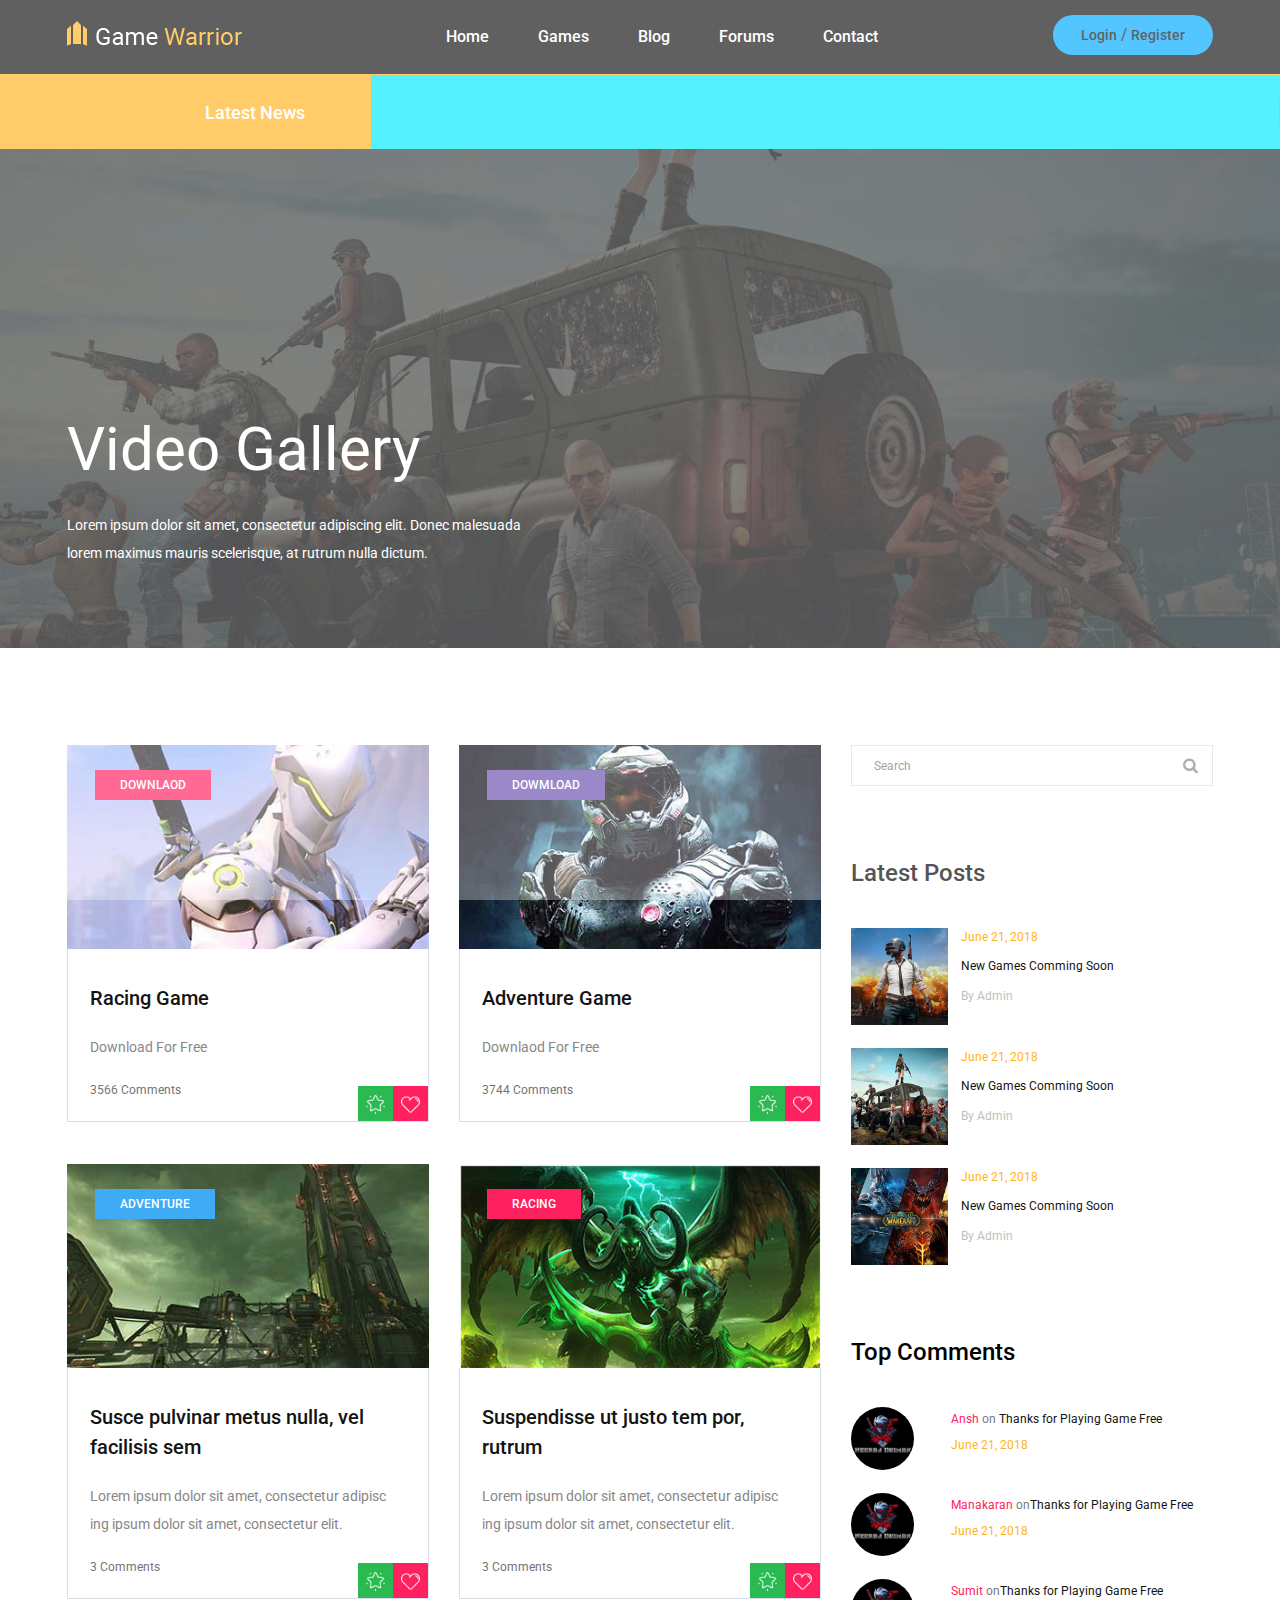
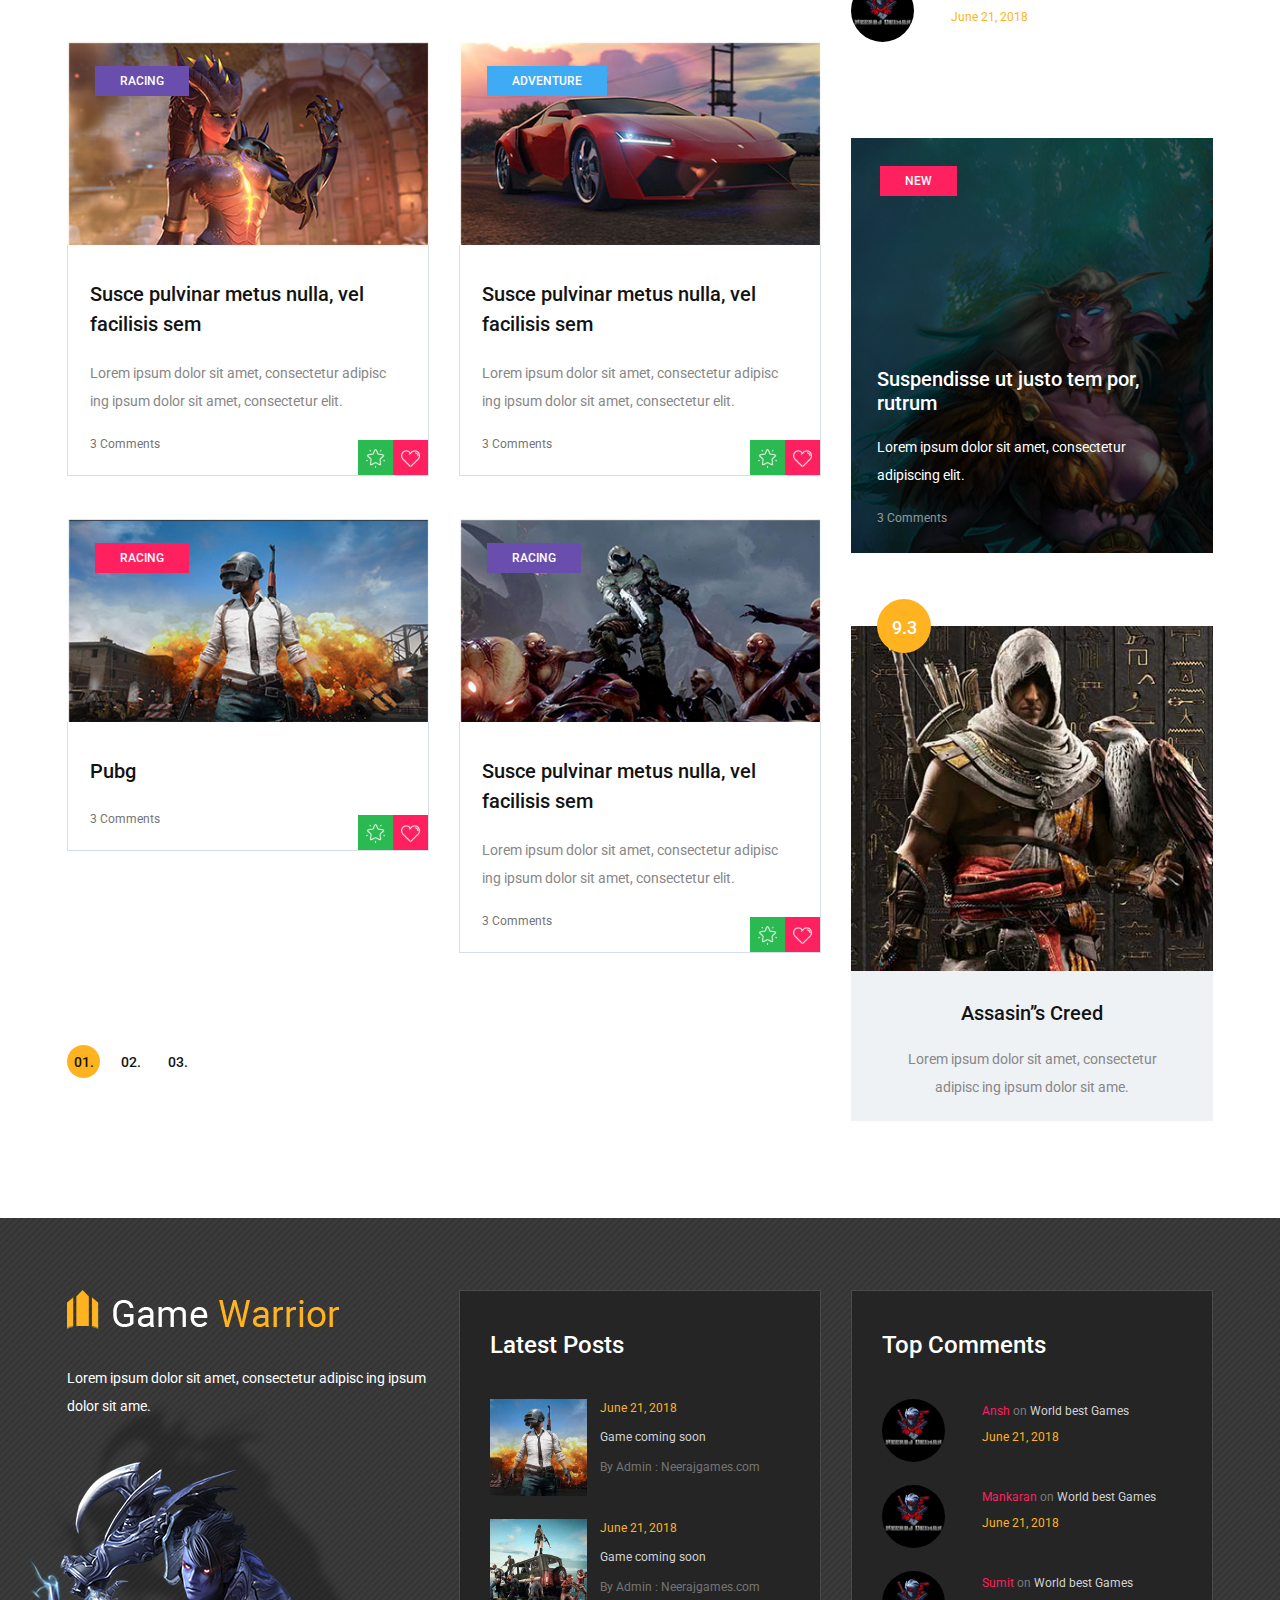
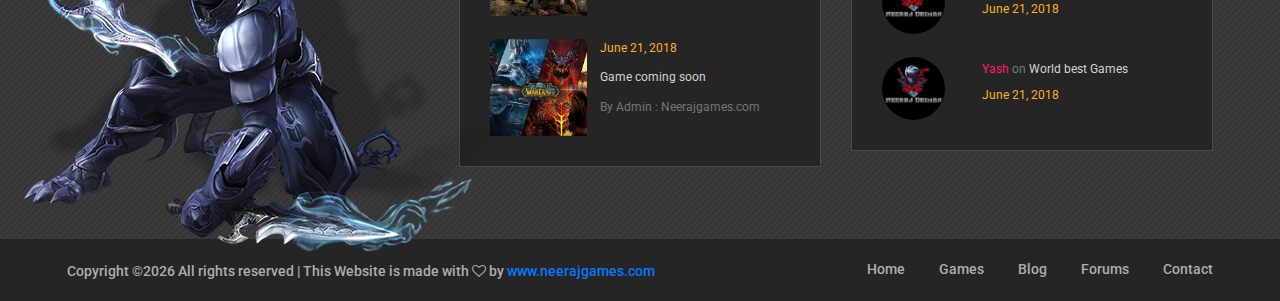
==== Neerajdhiman/categories.html @ 580cf07f "min" ====
<!DOCTYPE html>
<html lang="zxx">
<head>
	<title>www.neerajgames.com</title>
	<meta charset="UTF-8">
	<meta name="description" content="Game Warrior Template">
	<meta name="keywords" content="warrior, game, creative, html">
	<meta name="viewport" content="width=device-width, initial-scale=1.0">
	<!-- Favicon -->   
	<link href="neeraj.ico" rel="shortcut icon"/>

	<!-- Google Fonts -->
	<link href="https://fonts.googleapis.com/css?family=Roboto:400,400i,500,500i,700,700i" rel="stylesheet">

	<!-- Stylesheets -->
	<link rel="stylesheet" href="css/bootstrap.min.css"/>
	<link rel="stylesheet" href="css/font-awesome.min.css"/>
	<link rel="stylesheet" href="css/owl.carousel.css"/>
	<link rel="stylesheet" href="css/style.css"/>
	<link rel="stylesheet" href="css/animate.css"/>


	<!--[if lt IE 9]>
	  <script src="https://oss.maxcdn.com/html5shiv/3.7.2/html5shiv.min.js"></script>
	  <script src="https://oss.maxcdn.com/respond/1.4.2/respond.min.js"></script>
	<![endif]-->

</head>
<body oncontextmenu="return false">
	<!-- Page Preloder -->
	<div id="preloder">
		<div class="loader"></div>
	</div>

	<!-- Header section -->
	<header class="header-section">
		<div class="container">
			<!-- logo -->
			<a class="site-logo" href="index.html">
				<img src="img/logo.png" alt="">
			</a>
			<div class="user-panel">
				<a href="#">Login</a>  /  <a href="login.html">Register</a>
			</div>
			<!-- responsive -->
			<div class="nav-switch">
				<i class="fa fa-bars"></i>
			</div>
			<!-- site menu -->
			<nav class="main-menu">
				<ul>
					<li><a href="one.html">Home</a></li>
					<li><a href="review.html">Games</a></li>
					<li><a href="categories.html">Blog</a></li>
					<li><a href="community.html">Forums</a></li>
					<li><a href="contact.html">Contact</a></li>
				</ul>
			</nav>
		</div>
	</header>
	<!-- Header section end -->


	<!-- Latest news section -->
	<div class="latest-news-section">
		<div class="ln-title">Latest News</div>
		<div class="news-ticker">
			<div class="news-ticker-contant">
				<div class="nt-item"><span class="new">new</span>Lorem ipsum dolor sit amet, consectetur adipiscing elit. </div>
				<div class="nt-item"><span class="strategy">strategy</span>Isum dolor sit amet, consectetur adipiscing elit. </div>
				<div class="nt-item"><span class="racing">racing</span>Isum dolor sit amet, consectetur adipiscing elit. </div>
			</div>
		</div>
	</div>
	<!-- Latest news section end -->


	<!-- Page info section -->
	<section class="page-info-section set-bg" data-setbg="img/page-top-bg/1.jpg">
		<div class="pi-content">
			<div class="container">
				<div class="row">
					<div class="col-xl-5 col-lg-6 text-white">
						<h2>Video Gallery</h2>
						<p>Lorem ipsum dolor sit amet, consectetur adipiscing elit. Donec malesuada lorem maximus mauris scelerisque, at rutrum nulla dictum.</p>
					</div>
				</div>
			</div>
		</div>
	</section>
	<!-- Page info section -->


	<!-- Page section -->
	<section class="page-section recent-game-page spad">
		<div class="container">
			<div class="row">
				<div class="col-lg-8">
					<div class="row">
						<div class="col-md-6">
							<div class="recent-game-item">
								<div class="rgi-thumb set-bg" data-setbg="img/recent-game/1.jpg">
									<div class="cata new">downlaod</div>
								</div>
								<div class="rgi-content">
									<h5>Racing Game</h5>
									<p>Download For Free </p>
									<a href="#" class="comment">3566 Comments</a>
									<div class="rgi-extra">
										<div class="rgi-star"><img src="img/icons/star.png" alt=""></div>
										<div class="rgi-heart"><img src="img/icons/heart.png" alt=""></div>
									</div>
								</div>
							</div>	
						</div>
						<div class="col-md-6">
							<div class="recent-game-item">
								<div class="rgi-thumb set-bg" data-setbg="img/recent-game/2.jpg">
									<div class="cata racing">Dowmload</div>
								</div>
								<div class="rgi-content">
									<h5>Adventure  Game</h5>
									<p>Downlaod For Free</p>
									<a href="#" class="comment"> 3744 Comments</a>
									<div class="rgi-extra">
										<div class="rgi-star"><img src="img/icons/star.png" alt=""></div>
										<div class="rgi-heart"><img src="img/icons/heart.png" alt=""></div>
									</div>
								</div>
							</div>	
						</div>
						<div class="col-md-6">
							<div class="recent-game-item">
								<div class="rgi-thumb set-bg" data-setbg="img/recent-game/3.jpg">
									<div class="cata adventure">Adventure</div>
								</div>
								<div class="rgi-content">
									<h5>Susce pulvinar metus nulla, vel  facilisis sem </h5>
									<p>Lorem ipsum dolor sit amet, consectetur adipisc ing ipsum dolor sit amet, consectetur elit. </p>
									<a href="#" class="comment">3 Comments</a>
									<div class="rgi-extra">
										<div class="rgi-star"><img src="img/icons/star.png" alt=""></div>
										<div class="rgi-heart"><img src="img/icons/heart.png" alt=""></div>
									</div>
								</div>
							</div>	
						</div>
						<div class="col-md-6">
							<div class="recent-game-item">
								<div class="rgi-thumb set-bg" data-setbg="img/recent-game/4.jpg">
									<div class="cata new">racing</div>
								</div>
								<div class="rgi-content">
									<h5>Suspendisse ut justo tem por, rutrum</h5>
									<p>Lorem ipsum dolor sit amet, consectetur adipisc ing ipsum dolor sit amet, consectetur elit. </p>
									<a href="#" class="comment">3 Comments</a>
									<div class="rgi-extra">
										<div class="rgi-star"><img src="img/icons/star.png" alt=""></div>
										<div class="rgi-heart"><img src="img/icons/heart.png" alt=""></div>
									</div>
								</div>
							</div>	
						</div>
						<div class="col-md-6">
							<div class="recent-game-item">
								<div class="rgi-thumb set-bg" data-setbg="img/recent-game/5.jpg">
									<div class="cata racing">racing</div>
								</div>
								<div class="rgi-content">
									<h5>Susce pulvinar metus nulla, vel  facilisis sem </h5>
									<p>Lorem ipsum dolor sit amet, consectetur adipisc ing ipsum dolor sit amet, consectetur elit. </p>
									<a href="#" class="comment">3 Comments</a>
									<div class="rgi-extra">
										<div class="rgi-star"><img src="img/icons/star.png" alt=""></div>
										<div class="rgi-heart"><img src="img/icons/heart.png" alt=""></div>
									</div>
								</div>
							</div>	
						</div>
						<div class="col-md-6">
							<div class="recent-game-item">
								<div class="rgi-thumb set-bg" data-setbg="img/recent-game/6.jpg">
									<div class="cata adventure">Adventure</div>
								</div>
								<div class="rgi-content">
									<h5>Susce pulvinar metus nulla, vel  facilisis sem </h5>
									<p>Lorem ipsum dolor sit amet, consectetur adipisc ing ipsum dolor sit amet, consectetur elit. </p>
									<a href="#" class="comment">3 Comments</a>
									<div class="rgi-extra">
										<div class="rgi-star"><img src="img/icons/star.png" alt=""></div>
										<div class="rgi-heart"><img src="img/icons/heart.png" alt=""></div>
									</div>
								</div>
							</div>	
						</div>
						<div class="col-md-6">
							<div class="recent-game-item">
								<div class="rgi-thumb set-bg" data-setbg="img/recent-game/7.jpg">
									<div class="cata new">racing</div>
								</div>
								<div class="rgi-content">
									<h5>Pubg</h5>
									<p></p>
									<a href="#" class="comment">3 Comments</a>
									<div class="rgi-extra">
										<div class="rgi-star"><img src="img/icons/star.png" alt=""></div>
										<div class="rgi-heart"><img src="img/icons/heart.png" alt=""></div>
									</div>
								</div>
							</div>	
						</div>
						<div class="col-md-6">
							<div class="recent-game-item">
								<div class="rgi-thumb set-bg" data-setbg="img/recent-game/8.jpg">
									<div class="cata racing">racing</div>
								</div>
								<div class="rgi-content">
									<h5>Susce pulvinar metus nulla, vel  facilisis sem </h5>
									<p>Lorem ipsum dolor sit amet, consectetur adipisc ing ipsum dolor sit amet, consectetur elit. </p>
									<a href="#" class="comment">3 Comments</a>
									<div class="rgi-extra">
										<div class="rgi-star"><img src="img/icons/star.png" alt=""></div>
										<div class="rgi-heart"><img src="img/icons/heart.png" alt=""></div>
									</div>
								</div>
							</div>	
						</div>
					</div>
					<div class="site-pagination">
						<span class="active">01.</span>
						<a href="#">02.</a>
						<a href="#">03.</a>
					</div>
				</div>
				<!-- sidebar -->
				<div class="col-lg-4 col-md-7 sidebar pt-5 pt-lg-0">
					<!-- widget -->
					<div class="widget-item">
						<form class="search-widget">
							<input type="text" placeholder="Search">
							<button><i class="fa fa-search"></i></button>
						</form>
					</div>
					<!-- widget -->
					<div class="widget-item">
						<h4 class="widget-title">Latest Posts</h4>
						<div class="latest-blog">
							<div class="lb-item">
								<div class="lb-thumb set-bg" data-setbg="img/latest-blog/1.jpg"></div>
								<div class="lb-content">
									<div class="lb-date">June 21, 2018</div>
									<p>New Games Comming Soon</p>
									<a href="#" class="lb-author">By Admin</a>
								</div>
							</div>
							<div class="lb-item">
								<div class="lb-thumb set-bg" data-setbg="img/latest-blog/2.jpg"></div>
								<div class="lb-content">
									<div class="lb-date">June 21, 2018</div>
									<p>New Games Comming Soon</p>
									<a href="#" class="lb-author">By Admin</a>
								</div>
							</div>
							<div class="lb-item">
								<div class="lb-thumb set-bg" data-setbg="img/latest-blog/3.jpg"></div>
								<div class="lb-content">
									<div class="lb-date">June 21, 2018</div>
									<p>New Games Comming Soon</p>
									<a href="#" class="lb-author">By Admin</a>
								</div>
							</div>
						</div>
					</div>
					<!-- widget -->
					<div class="widget-item">
						<h4 class="widget-title">Top Comments</h4>
						<div class="top-comment">
							<div class="tc-item">
								<div class="tc-thumb set-bg" data-setbg="neeraj.png"></div>
								<div class="tc-content">
									<p><a href="#">Ansh</a> <span>on</span> Thanks for Playing Game Free </p>
									<div class="tc-date">June 21, 2018</div>
								</div>
							</div>
							<div class="tc-item">
								<div class="tc-thumb set-bg" data-setbg="neeraj.png"></div>
								<div class="tc-content">
									<p><a href="#">Manakaran</a> <span>on</span>Thanks for Playing Game Free </p>
									<div class="tc-date">June 21, 2018</div>
								</div>
							</div>
							<div class="tc-item">
								<div class="tc-thumb set-bg" data-setbg="neeraj.png"></div>
								<div class="tc-content">
									<p><a href="#">Sumit</a> <span>on</span>Thanks for Playing Game Free </p>
									<div class="tc-date">June 21, 2018</div>
								</div>
							</div>
						</div>
					</div>
					<!-- widget -->
					<div class="widget-item">
						<div class="feature-item set-bg" data-setbg="img/features/1.jpg">
							<span class="cata new">new</span>
							<div class="fi-content text-white">
								<h5><a href="#">Suspendisse ut justo tem por, rutrum</a></h5>
								<p>Lorem ipsum dolor sit amet, consectetur adipiscing elit. </p>
								<a href="#" class="fi-comment">3 Comments</a>
							</div>
						</div>
					</div>
					<!-- widget -->
					<div class="widget-item">
						<div class="review-item">
							<div class="review-cover set-bg" data-setbg="img/review/1.jpg">
								<div class="score yellow">9.3</div>
							</div>
							<div class="review-text">
								<h5>Assasin’’s Creed</h5>
								<p>Lorem ipsum dolor sit amet, consectetur adipisc ing ipsum dolor sit ame.</p>
							</div>
						</div>
					</div>
				</div>
			</div>
		</div>
	</section>
	<!-- Page section end -->


	<!-- Footer top section -->
	<section class="footer-top-section">
		<div class="container">
			<div class="footer-top-bg">
				<img src="img/footer-top-bg.png" alt="">
			</div>
			<div class="row">
				<div class="col-lg-4">
					<div class="footer-logo text-white">
						<img src="img/footer-logo.png" alt="">
						<p>Lorem ipsum dolor sit amet, consectetur adipisc ing ipsum dolor sit ame.</p>
					</div>
				</div>
				<div class="col-lg-4 col-md-6">
					<div class="footer-widget mb-5 mb-md-0">
						<h4 class="fw-title">Latest Posts</h4>
						<div class="latest-blog">
							<div class="lb-item">
								<div class="lb-thumb set-bg" data-setbg="img/latest-blog/1.jpg"></div>
								<div class="lb-content">
									<div class="lb-date">June 21, 2018</div>
									<p>Game coming soon </p>
									<a href="#" class="lb-author">By Admin : Neerajgames.com</a>
								</div>
							</div>
							<div class="lb-item">
								<div class="lb-thumb set-bg" data-setbg="img/latest-blog/2.jpg"></div>
								<div class="lb-content">
									<div class="lb-date">June 21, 2018</div>
									<p>Game coming soon </p>
									<a href="#" class="lb-author">By Admin : Neerajgames.com</a>
								</div>
							</div>
							<div class="lb-item">
								<div class="lb-thumb set-bg" data-setbg="img/latest-blog/3.jpg"></div>
								<div class="lb-content">
									<div class="lb-date">June 21, 2018</div>
									<p>Game coming soon </p>
									<a href="#" class="lb-author">By Admin : Neerajgames.com</a>
								</div>
							</div>
						</div>
					</div>
				</div>
				<div class="col-lg-4 col-md-6">
					<div class="footer-widget">
						<h4 class="fw-title">Top Comments</h4>
						<div class="top-comment">
							<div class="tc-item">
								<div class="tc-thumb set-bg" data-setbg="neeraj.png"></div>
								<div class="tc-content">
									<p><a href="#">Ansh</a> <span>on</span>  World best Games</p>
									<div class="tc-date">June 21, 2018</div>
								</div>
							</div>
							<div class="tc-item">
								<div class="tc-thumb set-bg" data-setbg="neeraj.png"></div>
								<div class="tc-content">
									<p><a href="#">Mankaran</a> <span>on</span>  World best Games</p>
									<div class="tc-date">June 21, 2018</div>
								</div>
							</div>
							<div class="tc-item">
								<div class="tc-thumb set-bg" data-setbg="neeraj.png"></div>
								<div class="tc-content">
									<p><a href="#">Sumit</a> <span>on</span>  World best Games</p>
									<div class="tc-date">June 21, 2018</div>
								</div>
							</div>
							<div class="tc-item">
								<div class="tc-thumb set-bg" data-setbg="neeraj.png"></div>
								<div class="tc-content">
									<p><a href="#">Yash</a> <span>on</span>  World best Games</p>
									<div class="tc-date">June 21, 2018</div>
								</div>
							</div>
						</div>
					</div>
				</div>
			</div>
		</div>
	</section>
	<!-- Footer top section end -->

	
	<!-- Footer section -->
	<footer class="footer-section">
		<div class="container">
			<ul class="footer-menu">
				<li><a href="index.html">Home</a></li>
				<li><a href="review.html">Games</a></li>
				<li><a href="categories.html">Blog</a></li>
				<li><a href="community.html">Forums</a></li>
				<li><a href="contact.html">Contact</a></li>
			</ul>
			<p class="copyright"><!-- Link back to Colorlib can't be removed. Template is licensed under CC BY 3.0. -->
Copyright &copy;<script>document.write(new Date().getFullYear());</script> All rights reserved | This Website is made with <i class="fa fa-heart-o" aria-hidden="true"></i> by <a href="index.html" target="_blank">www.neerajgames.com</a>
<!-- Link back to Colorlib can't be removed. Template is licensed under CC BY 3.0. -->
</p>
		</div>
	</footer>
	<!-- Footer section end -->


	<!--====== Javascripts & Jquery ======-->
	<script src="js/jquery-3.2.1.min.js"></script>
	<script src="js/bootstrap.min.js"></script>
	<script src="js/owl.carousel.min.js"></script>
	<script src="js/jquery.marquee.min.js"></script>
	<script src="js/main.js"></script>
    </body>
</html>
---- Neerajdhiman/css/style.css ----
/* =================================
------------------------------------
  Game Warrior Template
  Version: 1.0
 ------------------------------------ 
 ====================================*/

/*---------------------------*/
/* Template default CSS
/*---------------------------*/

html,
body {
	height: 100%;
	font-family: 'Roboto', sans-serif;
	-webkit-font-smoothing: antialiased;
	font-smoothing: antialiased;
}

h1,
h2,
h3,
h4,
h5,
h6 {
	margin: 0;
	font-weight: 500;
	color: #131313;
}

h1 {
	font-size: 70px;
}

h2 {
	font-size: 36px;
}

h3 {
	font-size: 30px;
}

h4 {
	font-size: 24px;
}

h5 {
	font-size: 20px;
}

h6 {
	font-size: 16px;
}

p {
	font-size: 14px;
	color: #878787;
	line-height: 2;
}

img {
	max-width: 100%;
}

input:focus,
select:focus,
button:focus,
textarea:focus {
	outline: none;
}

a:hover,
a:focus {
	text-decoration: none;
	outline: none;
}

ul,
ol {
	padding: 0;
	margin: 0;
}

/*---------------------
  Helper CSS
-----------------------*/

.section-title {
	text-align: center;
	margin-bottom: 75px;
}

.section-title h2 {
	padding-top: 10px;
	font-size: 36px;
}

.set-bg {
	background-repeat: no-repeat;
	background-size: cover;
	background-position: top center;
}

.spad {
	padding-top: 97px;
	padding-bottom: 97px;
}

.text-white h1,
.text-white h2,
.text-white h3,
.text-white h4,
.text-white h5,
.text-white h6,
.text-white p,
.text-white span,
.text-white li,
.text-white a {
	color: #fff;
}

.rating i {
	color: #fbb710;
}

.rating .is-fade {
	color: #e0e3e4;
}

/*---------------------
  Commom elements
-----------------------*/

/* buttons */
.site-btn {
	display: inline-block;
	text-align: center;
	font-size: 15px;
	color: #131313;
	padding: 16px 30px;
	min-width: 153px;
	border-radius: 50px;
	font-weight: 500;
	border: none;
	background: #ffb320;
	cursor: pointer;
}

.site-btn.btn-sm {
	padding: 10px 30px;
	min-width: 163px;
}

.site-btn:hover {
	color: #131313;
}

.cata {
	display: inline-block;
	text-transform: uppercase;
	font-size: 12px;
	font-weight: 500;
	color: #fff;
	padding: 6px 25px;
}

.cata.new {
	background: #ff205f;
}

.cata.strategy {
	background: #4eae60;
}

.cata.racing {
	background: #694eae;
}

.cata.adventure {
	background: #40abf5;
}

/* Preloder */
#preloder {
	position: fixed;
	width: 100%;
	height: 100%;
	top: 0;
	left: 0;
	z-index: 999999;
	background: #fff;
}

.loader {
	width: 40px;
	height: 40px;
	position: absolute;
	top: 50%;
	left: 50%;
	margin-top: -13px;
	margin-left: -13px;
	border-radius: 60px;
	animation: loader 0.8s linear infinite;
	-webkit-animation: loader 0.8s linear infinite;
}

@keyframes loader {
	0% {
		-webkit-transform: rotate(0deg);
		transform: rotate(0deg);
		border: 4px solid #f44336;
		border-left-color: transparent;
	}
	50% {
		-webkit-transform: rotate(180deg);
		transform: rotate(180deg);
		border: 4px solid #673ab7;
		border-left-color: transparent;
	}
	100% {
		-webkit-transform: rotate(360deg);
		transform: rotate(360deg);
		border: 4px solid #f44336;
		border-left-color: transparent;
	}
}

@-webkit-keyframes loader {
	0% {
		-webkit-transform: rotate(0deg);
		border: 4px solid #f44336;
		border-left-color: transparent;
	}
	50% {
		-webkit-transform: rotate(180deg);
		border: 4px solid #673ab7;
		border-left-color: transparent;
	}
	100% {
		-webkit-transform: rotate(360deg);
		border: 4px solid #f44336;
		border-left-color: transparent;
	}
}

/*------------------
  Header section
---------------------*/

.header-section {
	background: #131313;
	clear: both;
	overflow: hidden;
	padding: 15px 0;
	border-bottom: 1px solid #ffb320;
}

.site-logo {
	display: inline-block;
	float: left;
	padding-top: 6px;
}

.user-panel {
	float: right;
	font-weight: 500;
	background: #00aaff;
	padding: 8px 28px;
	border-radius: 30px;
}

.user-panel a {
	font-size: 14px;
	color: #131313;
}

.main-menu {
	float: right;
	margin-right: 170px;
}

.main-menu ul {
	list-style: none;
}

.main-menu ul li {
	display: inline;
}

.main-menu ul li a {
	display: inline-block;
	font-size: 16px;
	color: #fff;
	margin-left: 35px;
	font-weight: 500;
	padding: 10px 5px;
}

.main-menu ul li a:hover {
	color: #00d5ff;
}

.header-btn {
	float: right;
	margin-right: 0;
}

.nav-switch {
	display: none;
}

/*------------------
  Hero Section
---------------------*/

.hero-slider .hs-item {
	height: 865px;
	display: table;
	width: 100%;
}

.hero-slider .hs-text {
	display: table-cell;
	vertical-align: middle;
}

.hero-slider .hs-text h2 {
	color: #fff;
	font-weight: 400;
	font-size: 60px;
	margin-bottom: 30px;
	position: relative;
	top: -80px;
	opacity: 0;
}

.hero-slider .hs-text h2 span {
	color: #20fff8;
}

.hero-slider .hs-text p {
	color: #fff;
	margin-bottom: 30px;
	position: relative;
	position: relative;
	top: -90px;
	opacity: 0;
}

.hero-slider .hs-text .site-btn {
	position: relative;
	top: -100px;
	opacity: 0;
}

.hero-slider .owl-item.active .hs-item h2,
.hero-slider .owl-item.active .hs-item p,
.hero-slider .owl-item.active .hs-item .site-btn {
	top: 0;
	opacity: 1;
}

.hero-slider .owl-item.active .hs-item h2 {
	-webkit-transition: all 0.5s ease 1s;
	-o-transition: all 0.5s ease 1s;
	transition: all 0.5s ease 1s;
}

.hero-slider .owl-item.active .hs-item p {
	-webkit-transition: all 0.5s ease 0.8s;
	-o-transition: all 0.5s ease 0.8s;
	transition: all 0.5s ease 0.8s;
}

.hero-slider .owl-item.active .hs-item .site-btn {
	-webkit-transition: all 0.5s ease 0.6s;
	-o-transition: all 0.5s ease 0.6s;
	transition: all 0.5s ease 0.6s;
}

.hero-slider .owl-dots {
	position: relative;
	max-width: 1146px;
	margin: -33px auto 0;
	top: -67px;
	z-index: 5;
}

.hero-slider .owl-dots .owl-dot {
	display: inline-block;
	margin-right: 13px;
	width: 33px;
	height: 33px;
	font-size: 14px;
	font-weight: 500;
	text-align: center;
	padding-top: 7px;
	border-radius: 40px;
	background: #dbe2ec;
}

.hero-slider .owl-dots .owl-dot.active {
	background: #20fffb;
}

/*---------------------
  Latest News section
-----------------------*/

.latest-news-section {
	overflow: hidden;
	display: block;
	clear: both;
	background: #00eaff;
	padding: 24px 0;
	position: relative;
}

.ln-title {
	position: absolute;
	height: 100%;
	width: 29%;
	left: 0;
	top: 0;
	text-align: right;
	padding-top: 24px;
	padding-right: 66px;
	font-size: 18px;
	font-weight: 500;
	color: #fff;
	background: #ffb320;
	z-index: 1;
}

.news-ticker {
	width: 71%;
	float: right;
	overflow: hidden;
	display: inline-block;
}

.news-ticker-contant .nt-item {
	margin-right: 35px;
	color: #fff;
	display: inline-block;
}

.news-ticker-contant .nt-item span {
	margin-right: 35px;
	display: inline-block;
	text-transform: uppercase;
	font-size: 12px;
	font-weight: 500;
	color: #fff;
	padding: 4px 20px;
}

.news-ticker-contant .nt-item span.new {
	background: #ff205f;
}

.news-ticker-contant .nt-item span.strategy {
	background: #4eae60;
}

.news-ticker-contant .nt-item span.racing {
	background: #694eae;
}

/*------------------
  Feature Section
---------------------*/

.feature-item {
	height: 415px;
	position: relative;
}

.feature-item:after {
	position: absolute;
	content: "";
	width: 100%;
	height: 100%;
	left: 0;
	top: 0;
	background: #000;
	opacity: .65;
}

.feature-item .cata {
	position: relative;
	margin-top: 28px;
	margin-left: 29px;
	z-index: 3;
}

.feature-item .fi-content {
	position: absolute;
	width: 100%;
	left: 0;
	bottom: 0;
	padding: 0 26px 24px;
	z-index: 2;
}

.feature-item .fi-content h5 {
	margin-bottom: 18px;
}

.feature-item .fi-content .fi-comment {
	font-size: 12px;
	opacity: .54;
}

/*----------------------
  Recent Game Section
------------------------*/

.recent-game-section {
	background-color: #eef2f6;
	border-top: 1px solid #d6dee7;
	border-bottom: 1px solid #d6dee7;
}

.recent-game-item .rgi-thumb {
	height: 204px;
	padding: 25px 28px;
}

.recent-game-item .rgi-content {
	padding: 34px 22px 20px;
	background: #fff;
	border: 1px solid #d6dee7;
	border-top: none;
	position: relative;
}

.recent-game-item .rgi-content h5 {
	margin-bottom: 20px;
	line-height: 1.5;
}

.recent-game-item .rgi-content .comment {
	font-size: 12px;
	color: #737373;
}

.recent-game-item .rgi-extra {
	position: absolute;
	right: 0;
	bottom: 0;
	width: 70px;
}

.recent-game-item .rgi-extra .rgi-star,
.recent-game-item .rgi-extra .rgi-heart {
	height: 35px;
	width: 35px;
	float: left;
	display: block;
	padding: 6px 8px 0;
}

.recent-game-item .rgi-extra .rgi-star {
	background: #2bba51;
}

.recent-game-item .rgi-extra .rgi-heart {
	background: #ff205f;
}

/*----------------------
  Tournaments Section
------------------------*/

.tournaments-section {
	background-image: url("../img/pattern.png");
	background-repeat: repeat;
}

.tournament-title {
	display: inline-block;
	padding: 7px 25px;
	font-size: 12px;
	font-weight: 500;
	color: #fff;
	text-transform: uppercase;
	background: #fb6e10;
}

.tournament-item {
	background: #252525;
}

.tournament-item .ti-notic {
	display: inline-block;
	padding: 8px 21px;
	font-size: 12px;
	font-weight: 700;
	color: #131313;
	text-transform: uppercase;
	background: rgb(0, 145, 255);
}
h4{
	color: #000000;
}
.tournament-item .ti-content {
	padding: 38px 24px;
	overflow: hidden;
}

.tournament-item .ti-thumb {
	width: 168px;
	height: 178px;
	float: left;
}

.tournament-item .ti-text {
	padding-left: 195px;
}

.tournament-item .ti-text h4 {
	color: #000000;
	margin-bottom: 20px;
}

.tournament-item .ti-text ul {
	list-style: none;
	margin-bottom: 20px;
}

.tournament-item .ti-text ul li {
	color: #fff;
	font-size: 12px;
	margin-bottom: 6px;
}

.tournament-item .ti-text ul li span {
	color: #9a9a9a;
}

.tournament-item .ti-text p {
	font-size: 12px;
	margin-bottom: 0;
}

.tournament-item .ti-text p span {
	font-weight: 500;
	color: #f80404;
}

/*----------------------
  Review Section
------------------------*/

.review-section {
	background-position: right top;
}

.review-item .review-cover {
	position: relative;
	margin-bottom: 30px;
	height: 345px;
}

.review-item .review-cover .score {
	position: absolute;
	width: 54px;
	height: 54px;
	top: -27px;
	left: 26px;
	padding-top: 15px;
	font-size: 18px;
	font-weight: 500;
	color: #fff;
	text-align: center;
	border-radius: 50%;
	z-index: 1;
}

.review-item .review-cover .score.yellow {
	background: #ffb320;
}

.review-item .review-cover .score.purple {
	background: #694eae;
}

.review-item .review-cover .score.pink {
	background: #ff20ae;
}

.review-item .review-cover .score.green {
	background: #4eae60;
}

.review-item .review-text {
	text-align: center;
}

.review-item .review-text h5 {
	margin-bottom: 20px;
}

.review-item .review-text p {
	margin-bottom: 0;
}

.review-item .rating {
	margin-bottom: 20px;
}

.review-item .rating i {
	font-size: 12px;
}

/*----------------------
  Footer top Section
------------------------*/

.footer-top-section {
	background-image: url("../img/pattern.png");
	background-repeat: repeat;
	padding: 72px 0;
}

.footer-top-section .container {
	position: relative;
}

.footer-top-bg {
	position: absolute;
	left: -30px;
	bottom: -85px;
	z-index: 2;
}

.footer-logo img {
	margin-bottom: 35px;
}

.footer-widget {
	padding: 40px 30px 7px;
	background: #252525;
	border: 1px solid #4a4a4a;
}

.footer-widget .fw-title {
	color: #fff;
	margin-bottom: 40px;
}

.latest-blog .lb-item {
	margin-bottom: 23px;
	overflow: hidden;
}

.latest-blog .lb-item .lb-thumb {
	width: 97px;
	height: 97px;
	float: left;
}

.latest-blog .lb-item .lb-content {
	padding-left: 110px;
}

.latest-blog .lb-item .lb-content .lb-date {
	font-size: 12px;
	color: #ffb320;
	margin-bottom: 8px;
}

.latest-blog .lb-item .lb-content p {
	font-size: 12px;
	margin-bottom: 5px;
	color: #d3d3d3;
}

.latest-blog .lb-item .lb-content .lb-author {
	font-size: 12px;
	color: #d3d3d3;
	opacity: 0.45;
}

.top-comment {
	overflow: hidden;
}

.top-comment .tc-item {
	margin-bottom: 23px;
	overflow: hidden;
}

.top-comment .tc-item .tc-thumb {
	width: 63px;
	height: 63px;
	border-radius: 50%;
	float: left;
}

.top-comment .tc-item .tc-content {
	padding-left: 100px;
}

.top-comment .tc-item .tc-content p {
	font-size: 12px;
	color: #d3d3d3;
	margin-bottom: 5px;
}

.top-comment .tc-item .tc-content p a {
	color: #ff205f;
}

.top-comment .tc-item .tc-content p span {
	color: #7a7a7a;
}

.top-comment .tc-item .tc-content .tc-date {
	font-size: 12px;
	color: #ffb320;
}

/*----------------------
  Footer Section
------------------------*/

.footer-section {
	padding: 18px 0 16px;
	overflow: hidden;
	background: #252525;
}

.footer-menu {
	list-style: none;
	float: right;
}

.footer-menu li {
	display: inline;
}

.footer-menu li a {
	display: inline-block;
	font-size: 14px;
	font-weight: 500;
	color: #aeaeae;
	margin-left: 30px;
}

.copyright {
	float: left;
	margin-bottom: 0;
	font-weight: 500;
	color: #aeaeae;
}

/*------------------
  Other Pages
--------------------
====================*/

.page-info-section {
	height: 499px;
	position: relative;
}

.page-info-section .pi-content {
	position: absolute;
	width: 100%;
	bottom: 65px;
	left: 0;
	z-index: 2;
}

.page-info-section .pi-content h2 {
	font-size: 60px;
	margin-bottom: 25px;
	font-weight: 400;
}

.site-pagination {
	padding-top: 50px;
}

.site-pagination a,
.site-pagination span {
	width: 33px;
	height: 33px;
	font-size: 14px;
	font-weight: 500;
	padding-top: 7px;
	text-align: center;
	display: inline-block;
	border-radius: 50%;
	color: #131313;
	margin-right: 10px;
}

.site-pagination .active {
	background: #ffb320;
}

.site-pagination.sp-style-2 a,
.site-pagination.sp-style-2 span {
	background: #e5e5e5;
}

.site-pagination.sp-style-2 .active {
	background: #ffb320;
}

.widget-item {
	margin-bottom: 73px;
}

.widget-item:last-child {
	margin-bottom: 0;
}

.widget-item .widget-title {
	margin-bottom: 40px;
}

.widget-item .latest-blog .lb-item .lb-content p,
.widget-item .top-comment .tc-item .tc-content p {
	color: #131313;
}

.widget-item .latest-blog .lb-item .lb-content .lb-author {
	color: #737373;
}

.widget-item .top-comment .tc-item .tc-content {
	padding-right: 20px;
}

.widget-item .review-item {
	background: #eff2f5;
}

.widget-item .review-item .review-text {
	padding: 0 35px 20px;
}

.search-widget {
	position: relative;
}

.search-widget input {
	width: 100%;
	height: 41px;
	border: 1px solid #d6dee7;
	padding-left: 22px;
	padding-right: 45px;
	font-size: 12px;
}

.search-widget button {
	position: absolute;
	right: 0;
	top: 0;
	height: 100%;
	background: none;
	border: none;
	padding-right: 15px;
	color: #878787;
	cursor: pointer;
}

/*-----------------
  Categories page
--------------------*/

.recent-game-page .recent-game-item {
	margin-bottom: 42px;
}

/*-----------------
  Single blog page
--------------------*/

.single-blog-page .blog-thumb {
	height: 424px;
	padding-top: 24px;
	padding-left: 29px;
	margin-bottom: 40px;
	position: relative;
}

.single-blog-page .blog-thumb .rgi-extra {
	position: absolute;
	right: 0;
	bottom: 0;
	width: 70px;
}

.single-blog-page .blog-thumb .rgi-extra .rgi-star,
.single-blog-page .blog-thumb .rgi-extra .rgi-heart {
	height: 35px;
	width: 35px;
	float: left;
	display: block;
	padding: 6px 8px 0;
}

.single-blog-page .blog-thumb .rgi-extra .rgi-star {
	background: #ffb320;
}

.single-blog-page .blog-thumb .rgi-extra .rgi-heart {
	background: #ff205f;
}

.single-blog-page .blog-content h3 {
	margin-bottom: 10px;
}

.single-blog-page .blog-content .meta-comment {
	display: block;
	font-size: 12px;
	color: #737373;
	margin-bottom: 25px;
}

.single-blog-page .blog-content p {
	margin-bottom: 25px;
}

.comment-warp {
	padding-top: 50px;
}

.comment-title {
	margin-bottom: 45px;
}

.comment-list {
	list-style: none;
}

.comment-list li {
	margin-bottom: 40px;
	overflow: hidden;
}

.comment-list .comment .comment-avator {
	width: 63px;
	height: 63px;
	border-radius: 50%;
	float: left;
}

.comment-list .comment .comment-content {
	padding-left: 100px;
}

.comment-list .comment .comment-content h5 {
	font-size: 12px;
	color: #131313;
	font-weight: 400;
	margin-bottom: 10px;
}

.comment-list .comment .comment-content h5 span {
	color: #ffb320;
	padding-left: 18px;
}

.comment-list .comment .comment-content p {
	font-size: 12px;
	margin-bottom: 5px;
}

.comment-list .comment .comment-content .reply {
	font-size: 12px;
	color: #ff1d55;
}

.comment-form-warp {
	padding-top: 30px;
}

.comment-form input[type=text],
.comment-form input[type=email],
.comment-form textarea {
	width: 100%;
	height: 41px;
	border: 1px solid #d6dee7;
	padding-left: 22px;
	padding-right: 45px;
	font-size: 12px;
	margin-bottom: 24px;
}

.comment-form textarea {
	height: 243px;
	padding-top: 15px;
	padding-bottom: 15px;
	margin-bottom: 38px;
}

/*-----------------
  Review page
--------------------*/

.review-page .review-item {
	margin-bottom: 63px;
}

.review-page .review-item .review-text h4 {
	margin-bottom: 10px;
}

.review-dark .review-item .review-text p {
	color: #b5b5b5;
}

.review-section.review-dark {
	background-position: center top;
}

/*-----------------
  Community page
--------------------*/

.community-page .site-pagination {
	padding-top: 62px;
}

.community-warp {
	max-width: 1367px;
	margin: 0 auto;
	background: rgba(0, 0, 0, 0.28);
}

.community-post-list {
	list-style: none;
}

.community-post-list li {
	padding: 33px 55px 65px;
	margin-bottom: 21px;
	overflow: hidden;
	border: 1px solid #878787;
	background: #1f2225;
}

.community-post-list .community-post .author-avator {
	width: 63px;
	height: 63px;
	border-radius: 50%;
	float: left;
}

.community-post-list .community-post .post-content {
	padding-left: 100px;
}

.community-post-list .community-post .post-content h5 {
	font-size: 16px;
	color: #ff205f;
	font-weight: 400;
	margin-bottom: 10px;
}

.community-post-list .community-post .post-content h5 span {
	color: #7a7a7a;
	padding-left: 18px;
}

.community-post-list .community-post .post-content p {
	color: #fff;
	margin-bottom: 5px;
}

.community-post-list .community-post .post-content .post-date {
	font-size: 12px;
	color: #ffb320;
	margin-bottom: 18px;
}

.community-post-list .attachment-file {
	padding-top: 60px;
	max-width: 435px;
}

.community-top-title {
	margin-bottom: 50px;
}

.community-filter {
	margin-bottom: 80px;
}

.community-filter label {
	font-size: 18px;
	color: #1f2225;
	font-weight: 500;
	padding-right: 10px;
}

.community-filter select {
	width: 201px;
	height: 42px;
	font-size: 14px;
	padding: 0 18px;
	color: #1f2225;
	font-weight: 500;
}

/*-----------------
  Contact page
--------------------*/

.map {
	height: 515px;
	background: #ddd;
	margin-bottom: 90px;
}

.contact-info-list {
	padding-top: 55px;
	padding-bottom: 20px;
	list-style: none;
}

.contact-info-list li {
	margin-bottom: 30px;
}

.contact-info-list .cf-left {
	width: 95px;
	float: left;
	font-size: 16px;
	font-weight: 700;
	color: #ffb320;
}

.contact-info-list .cf-right {
	color: #878787;
	font-size: 15px;
	padding-left: 100px;
}

.social-links a {
	color: #474747;
	font-size: 16px;
	margin-left: 10px;
	margin-right: 20px;
}

/*------------------
  Responsive
---------------------*/

@media (min-width: 1200px) {
	.container {
		max-width: 1176px;
	}
}

/* Medium screen : 992px. */

@media only screen and (min-width: 992px) and (max-width: 1199px) {
	.main-menu {
		margin-right: 90px;
	}
	.hero-slider .owl-dots {
		max-width: 930px;
	}
	.review-section {
		background-position: right 10% top;
	}
	.review-item .review-cover {
		height: 280px;
	}
	.latest-blog .lb-item .lb-thumb {
		width: 55px;
		height: 55px;
	}
	.latest-blog .lb-item .lb-content {
		padding-left: 67px;
	}
	.top-comment .tc-item .tc-content {
		padding-left: 95px;
	}
	.footer-top-bg {
		max-width: 370px;
	}
	.page-info-section .pi-content h2 {
		font-size: 50px;
	}
}

/* Tablet :768px. */

@media only screen and (min-width: 768px) and (max-width: 991px) {
	.site-logo {
		max-width: 130px;
	}
	.main-menu {
		margin-right: 25px;
	}
	.main-menu ul li a {
		margin-left: 15px;
	}
	.user-panel {
		padding: 8px 15px;
	}
	.hero-slider .hs-text h2 {
		font-size: 50px;
	}
	.hero-slider .owl-dots {
		max-width: 690px;
	}
	.recent-game-item {
		margin-bottom: 42px;
	}
	.tournament-item .ti-thumb {
		width: 100%;
		height: 230px;
		float: none;
	}
	.tournament-item .ti-text {
		padding-left: 0;
		padding-top: 20px;
	}
	.review-section {
		background-position: left top;
	}
	.review-item {
		margin-bottom: 63px;
	}
	.footer-logo {
		margin-bottom: 50px;
	}
	.latest-blog .lb-item .lb-thumb {
		width: 80px;
		height: 80px;
	}
	.latest-blog .lb-item .lb-content {
		padding-left: 95px;
	}
	.footer-top-bg {
		display: none;
	}
}

/* Large Mobile :480px. */

@media only screen and (max-width: 767px) {
	.header-section {
		overflow: visible;
		padding: 23px 0;
	}
	.header-section .container {
		position: relative;
	}
	.site-logo {
		float: none;
		padding-top: 0;
	}
	.main-menu {
		display: none;
		position: absolute;
		top: calc(100% + 24px);
		left: 0;
		width: 100%;
		background: #ffffff;
		z-index: 999;
	}
	.main-menu ul li {
		display: block;
		border-bottom: 1px solid #ececec;
	}
	.main-menu ul li a {
		margin-left: 0;
		color: #131313;
		padding: 13px 26px;
	}
	.nav-switch {
		color: #fff;
		display: block;
		float: right;
		cursor: pointer;
		font-size: 25px;
	}
	.user-panel {
		display: none;
	}
	.hero-slider .hs-item {
		height: 700px;
	}
	.hero-slider .hs-text h2 {
		font-size: 36px;
	}
	.hero-slider .owl-dots {
		max-width: 510px;
	}
	.ln-title {
		padding-right: 30px;
	}
	.feature-item {
		margin-bottom: 30px;
	}
	.recent-game-item {
		margin-bottom: 42px;
	}
	.review-section {
		background-position: left top;
	}
	.review-item {
		margin-bottom: 63px;
	}
	.footer-logo {
		margin-bottom: 50px;
	}
	.footer-top-bg {
		display: none;
	}
	.footer-section {
		padding: 30px 0 20px;
		text-align: center;
	}
	.footer-menu li:first-child a {
		margin-left: 0;
	}
	.footer-menu,
	.copyright {
		float: none;
	}
	.copyright {
		padding-top: 15px;
	}
	.community-post-list li {
		padding: 30px 25px 30px;
	}
	.page-info-section .pi-content h2 {
		font-size: 50px;
	}
}

/* Medium Mobile :480px. */

@media only screen and (max-width: 576px) {
	.hero-slider .owl-dots {
		padding: 0 15px;
	}
	.feature-section {
		padding-left: 15px;
		padding-right: 15px;
	}
	.community-post-list .community-post .author-avator {
		float: none;
	}
	.community-post-list .community-post .post-content {
		padding-left: 0;
		padding-top: 30px;
	}
}

/* Small Mobile :320px. */

@media only screen and (max-width: 479px) {
	.hero-slider .hs-item {
		height: auto;
		padding: 150px 0;
	}
	.ln-title {
		display: none;
	}
	.news-ticker {
		width: 100%;
	}
	.tournament-item .ti-thumb {
		width: 100%;
		height: 230px;
		float: none;
	}
	.tournament-item .ti-text {
		padding-left: 0;
		padding-top: 20px;
	}
	.latest-blog .lb-item .lb-thumb {
		width: 55px;
		height: 55px;
	}
	.latest-blog .lb-item .lb-content {
		padding-left: 67px;
	}
	.top-comment .tc-item .tc-content {
		padding-left: 85px;
	}
	.site-btn {
		padding: 11px 30px;
		min-width: 145px;
	}
	.comment-list .comment .comment-avator {
		float: none;
	}
	.comment-list .comment .comment-content {
		padding-left: 0;
		padding-top: 20px;
	}
	.footer-widget {
		padding: 40px 15px 7px;
	}
	.page-info-section .pi-content h2 {
		font-size: 40px;
	}
}



.score.yellow{
	color: #000;
}
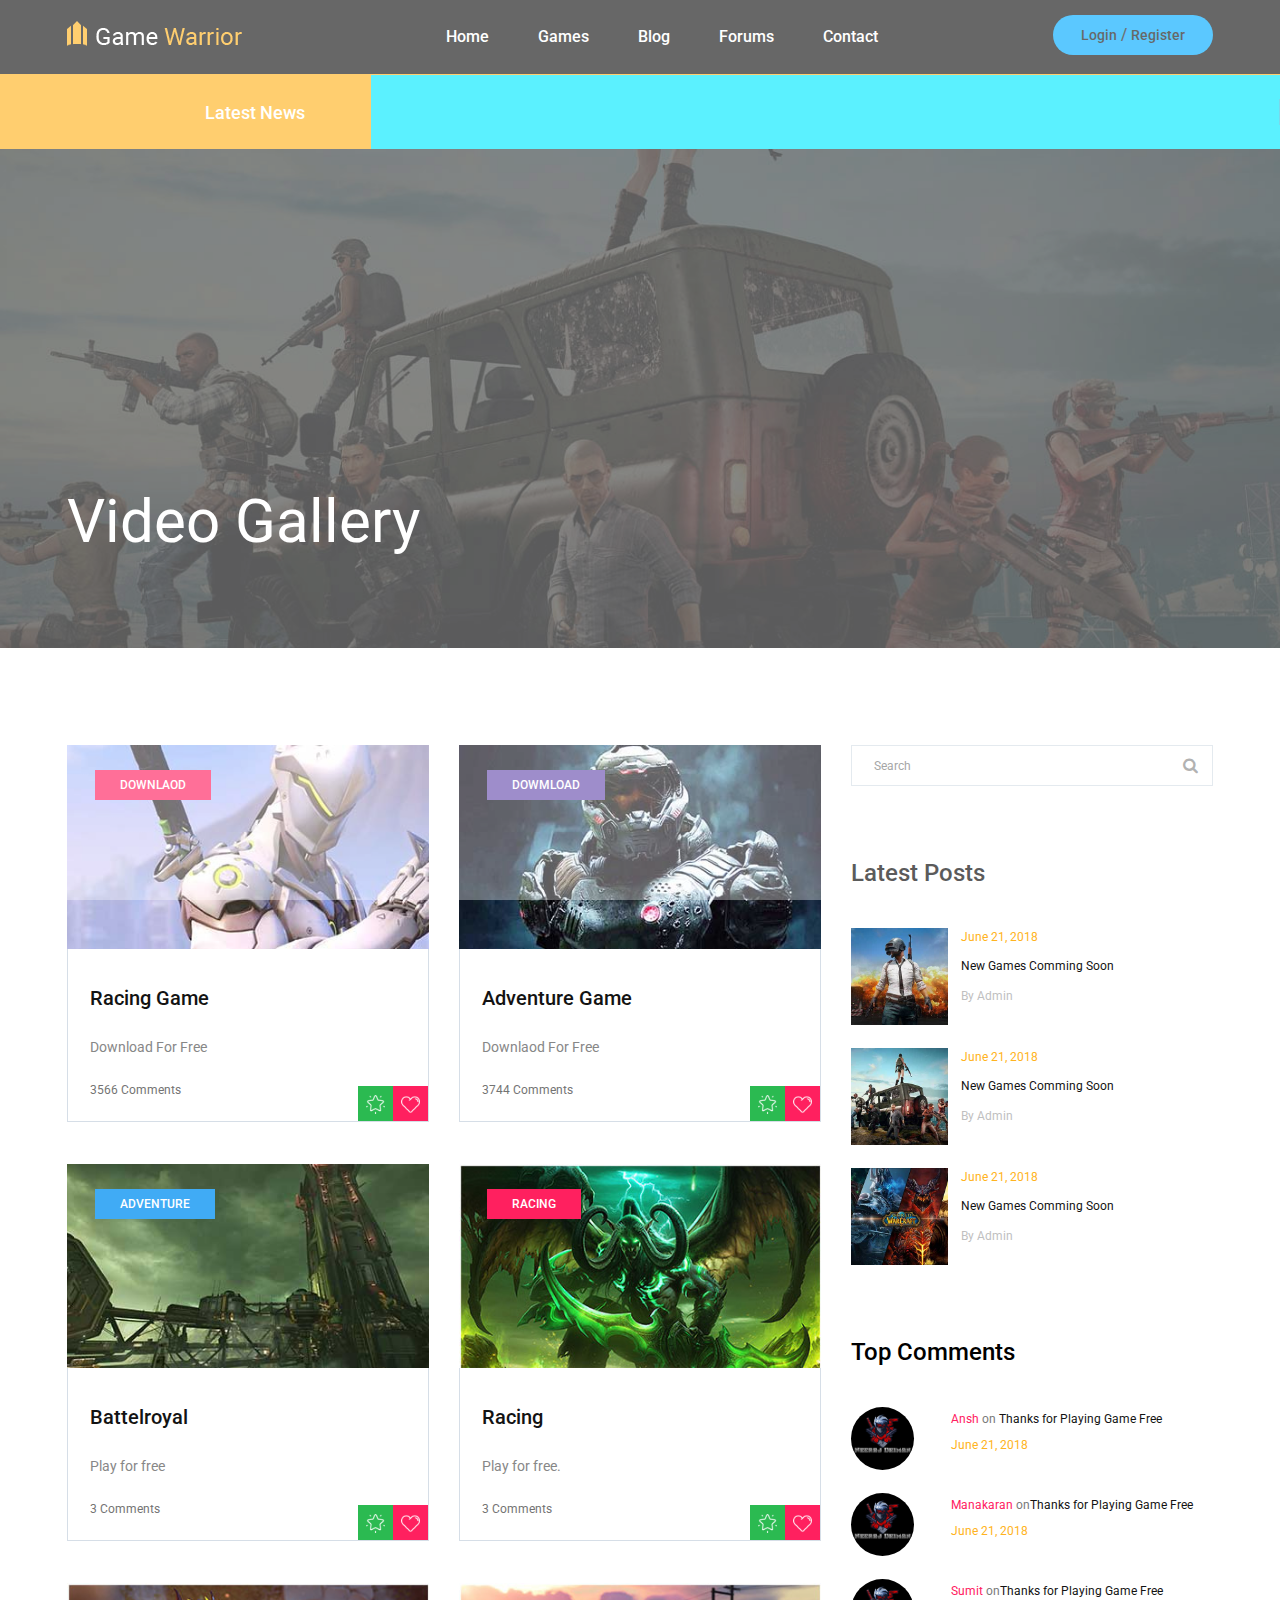
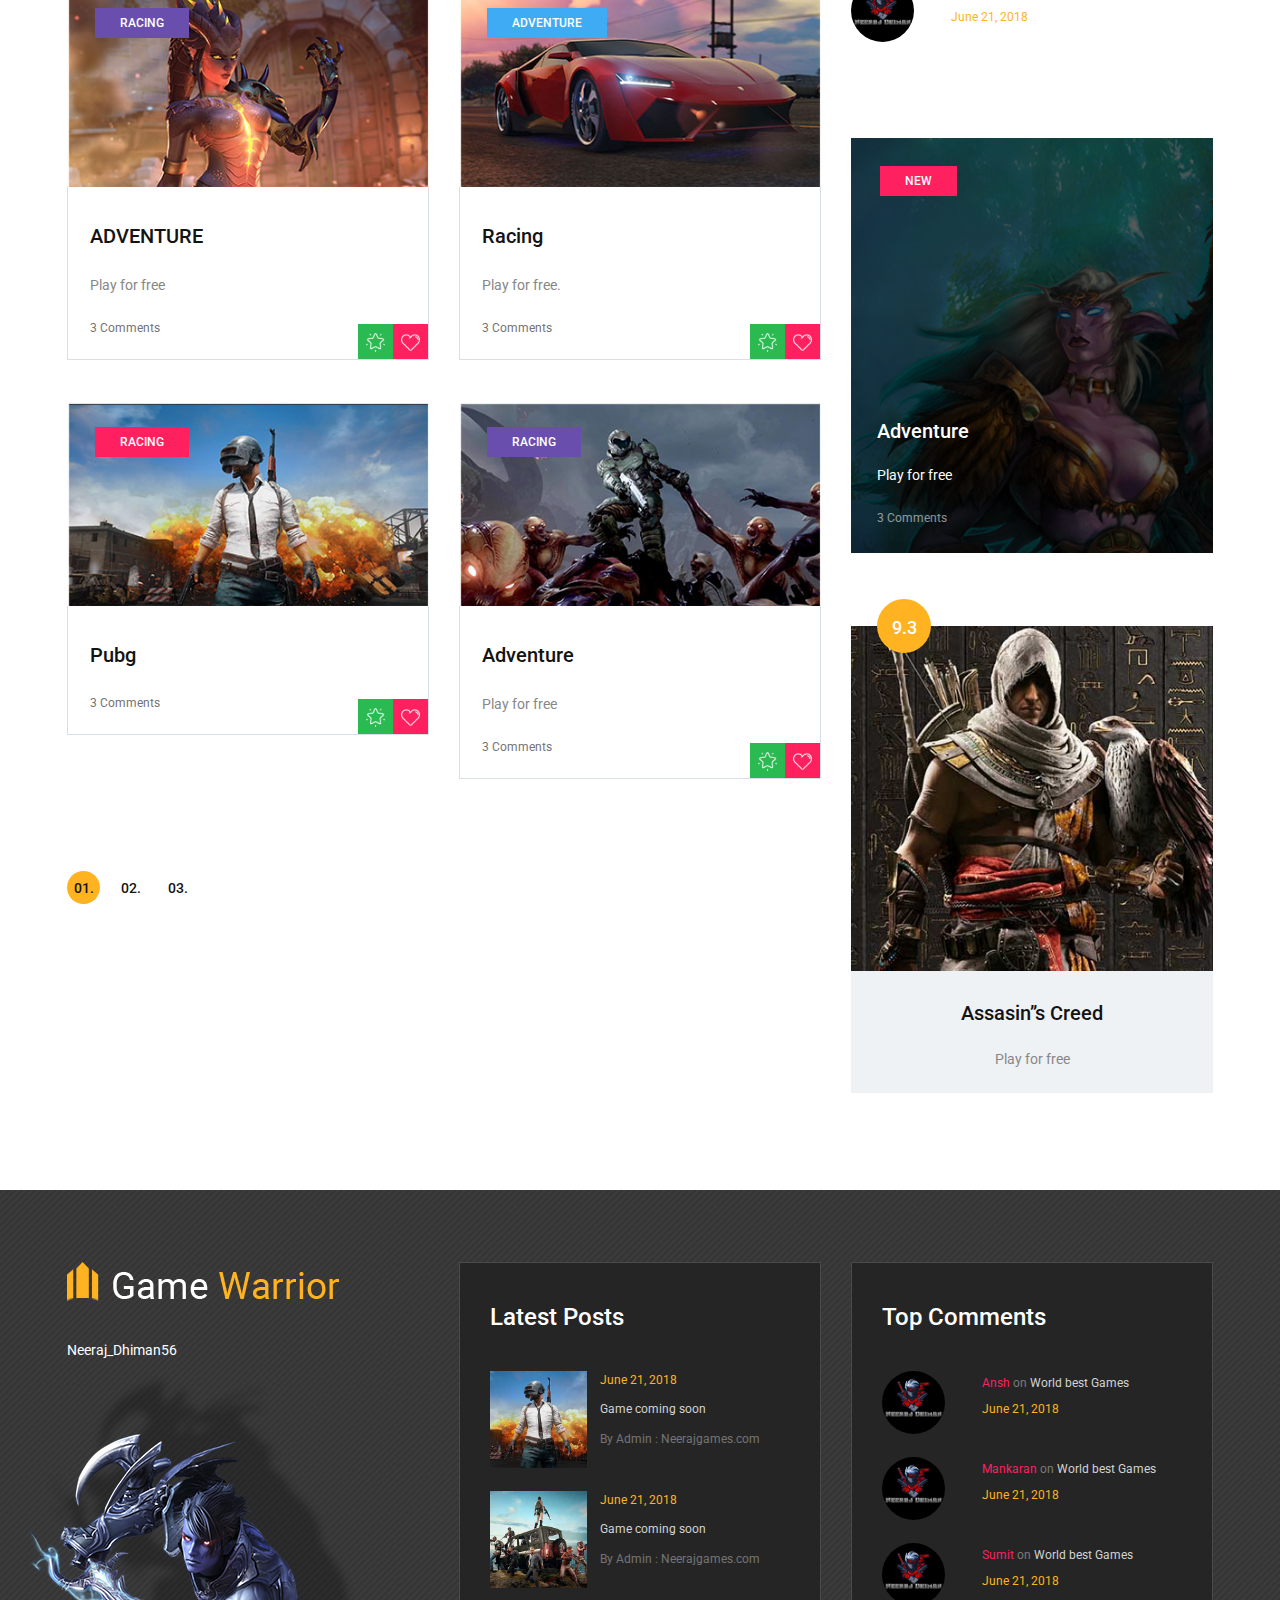
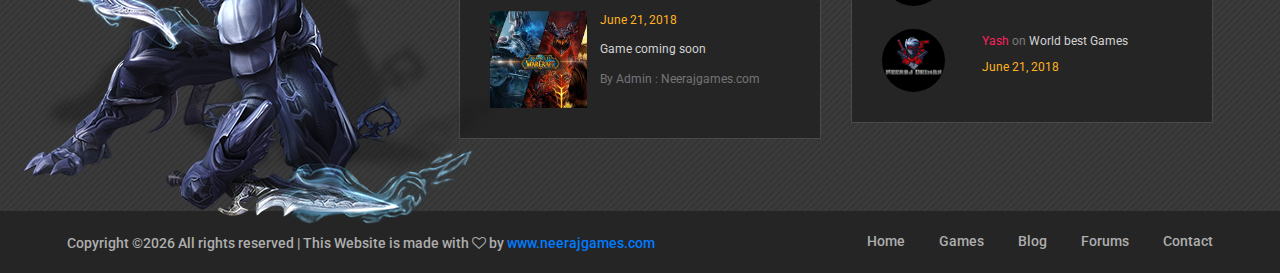
==== commit f2f8acd6: "Update categories.html" ====
--- a/Neerajdhiman/categories.html
+++ b/Neerajdhiman/categories.html
@@ -3,8 +3,8 @@
 <head>
 	<title>www.neerajgames.com</title>
 	<meta charset="UTF-8">
-	<meta name="description" content="Game Warrior Template">
-	<meta name="keywords" content="warrior, game, creative, html">
+	<meta name="description" content="Neeraj Dhiman">
+	<meta name="keywords" content="Neeraj, game, creative, html">
 	<meta name="viewport" content="width=device-width, initial-scale=1.0">
 	<!-- Favicon -->   
 	<link href="neeraj.ico" rel="shortcut icon"/>
@@ -49,7 +49,7 @@
 			<!-- site menu -->
 			<nav class="main-menu">
 				<ul>
-					<li><a href="one.html">Home</a></li>
+					<li><a href="index.html">Home</a></li>
 					<li><a href="review.html">Games</a></li>
 					<li><a href="categories.html">Blog</a></li>
 					<li><a href="community.html">Forums</a></li>
@@ -66,9 +66,9 @@
 		<div class="ln-title">Latest News</div>
 		<div class="news-ticker">
 			<div class="news-ticker-contant">
-				<div class="nt-item"><span class="new">new</span>Lorem ipsum dolor sit amet, consectetur adipiscing elit. </div>
-				<div class="nt-item"><span class="strategy">strategy</span>Isum dolor sit amet, consectetur adipiscing elit. </div>
-				<div class="nt-item"><span class="racing">racing</span>Isum dolor sit amet, consectetur adipiscing elit. </div>
+				<div class="nt-item"><span class="new">new</span>Neeraj_Dhiman56 </div>
+				<div class="nt-item"><span class="strategy">strategy</span>Vansh dhiman </div>
+				<div class="nt-item"><span class="racing">racing</span>Vansh dhiman </div>
 			</div>
 		</div>
 	</div>
@@ -82,7 +82,6 @@
 				<div class="row">
 					<div class="col-xl-5 col-lg-6 text-white">
 						<h2>Video Gallery</h2>
-						<p>Lorem ipsum dolor sit amet, consectetur adipiscing elit. Donec malesuada lorem maximus mauris scelerisque, at rutrum nulla dictum.</p>
 					</div>
 				</div>
 			</div>
@@ -135,8 +134,8 @@
 									<div class="cata adventure">Adventure</div>
 								</div>
 								<div class="rgi-content">
-									<h5>Susce pulvinar metus nulla, vel  facilisis sem </h5>
-									<p>Lorem ipsum dolor sit amet, consectetur adipisc ing ipsum dolor sit amet, consectetur elit. </p>
+									<h5>Battelroyal </h5>
+									<p>Play for free </p>
 									<a href="#" class="comment">3 Comments</a>
 									<div class="rgi-extra">
 										<div class="rgi-star"><img src="img/icons/star.png" alt=""></div>
@@ -151,8 +150,8 @@
 									<div class="cata new">racing</div>
 								</div>
 								<div class="rgi-content">
-									<h5>Suspendisse ut justo tem por, rutrum</h5>
-									<p>Lorem ipsum dolor sit amet, consectetur adipisc ing ipsum dolor sit amet, consectetur elit. </p>
+									<h5>Racing</h5>
+									<p>Play for free. </p>
 									<a href="#" class="comment">3 Comments</a>
 									<div class="rgi-extra">
 										<div class="rgi-star"><img src="img/icons/star.png" alt=""></div>
@@ -167,8 +166,8 @@
 									<div class="cata racing">racing</div>
 								</div>
 								<div class="rgi-content">
-									<h5>Susce pulvinar metus nulla, vel  facilisis sem </h5>
-									<p>Lorem ipsum dolor sit amet, consectetur adipisc ing ipsum dolor sit amet, consectetur elit. </p>
+									<h5>ADVENTURE </h5>
+									<p>Play for free </p>
 									<a href="#" class="comment">3 Comments</a>
 									<div class="rgi-extra">
 										<div class="rgi-star"><img src="img/icons/star.png" alt=""></div>
@@ -183,8 +182,8 @@
 									<div class="cata adventure">Adventure</div>
 								</div>
 								<div class="rgi-content">
-									<h5>Susce pulvinar metus nulla, vel  facilisis sem </h5>
-									<p>Lorem ipsum dolor sit amet, consectetur adipisc ing ipsum dolor sit amet, consectetur elit. </p>
+									<h5>Racing </h5>
+									<p>Play for free. </p>
 									<a href="#" class="comment">3 Comments</a>
 									<div class="rgi-extra">
 										<div class="rgi-star"><img src="img/icons/star.png" alt=""></div>
@@ -215,8 +214,8 @@
 									<div class="cata racing">racing</div>
 								</div>
 								<div class="rgi-content">
-									<h5>Susce pulvinar metus nulla, vel  facilisis sem </h5>
-									<p>Lorem ipsum dolor sit amet, consectetur adipisc ing ipsum dolor sit amet, consectetur elit. </p>
+									<h5>Adventure</h5>
+									<p>Play for free </p>
 									<a href="#" class="comment">3 Comments</a>
 									<div class="rgi-extra">
 										<div class="rgi-star"><img src="img/icons/star.png" alt=""></div>
@@ -300,11 +299,11 @@
 					</div>
 					<!-- widget -->
 					<div class="widget-item">
-						<div class="feature-item set-bg" data-setbg="img/features/1.jpg">
+						<div class="feature-item set-bg" data-setbg="img/features/1.jpg" onclick="https://bit.ly/king-kong-kart-racing">
 							<span class="cata new">new</span>
 							<div class="fi-content text-white">
-								<h5><a href="#">Suspendisse ut justo tem por, rutrum</a></h5>
-								<p>Lorem ipsum dolor sit amet, consectetur adipiscing elit. </p>
+								<h5><a href="https://bit.ly/king-kong-kart-racing">Adventure</a></h5>
+								<p>Play for free </p>
 								<a href="#" class="fi-comment">3 Comments</a>
 							</div>
 						</div>
@@ -317,7 +316,7 @@
 							</div>
 							<div class="review-text">
 								<h5>Assasin’’s Creed</h5>
-								<p>Lorem ipsum dolor sit amet, consectetur adipisc ing ipsum dolor sit ame.</p>
+								<p>Play for free </p>
 							</div>
 						</div>
 					</div>
@@ -338,7 +337,7 @@
 				<div class="col-lg-4">
 					<div class="footer-logo text-white">
 						<img src="img/footer-logo.png" alt="">
-						<p>Lorem ipsum dolor sit amet, consectetur adipisc ing ipsum dolor sit ame.</p>
+						<p>Neeraj_Dhiman56</p>
 					</div>
 				</div>
 				<div class="col-lg-4 col-md-6">
@@ -439,4 +438,4 @@
 	<script src="js/jquery.marquee.min.js"></script>
 	<script src="js/main.js"></script>
     </body>
-</html>+</html>
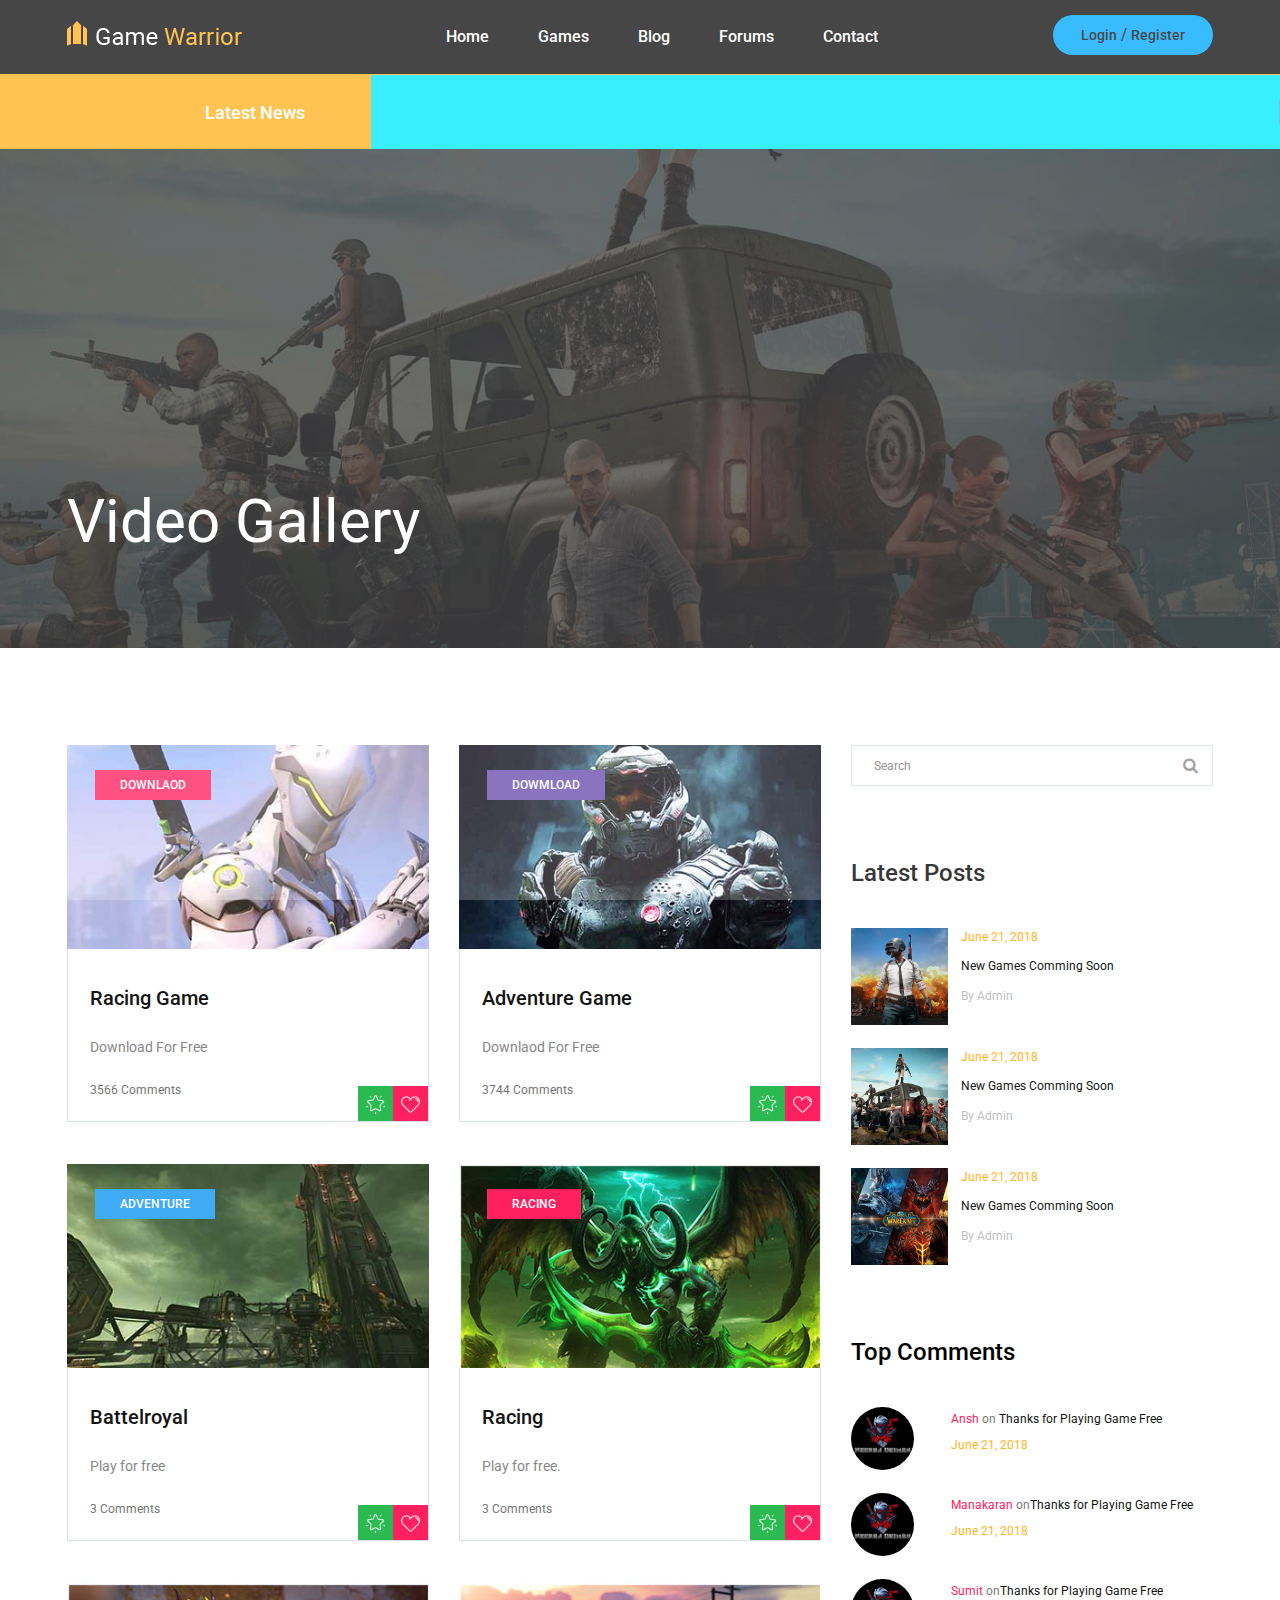
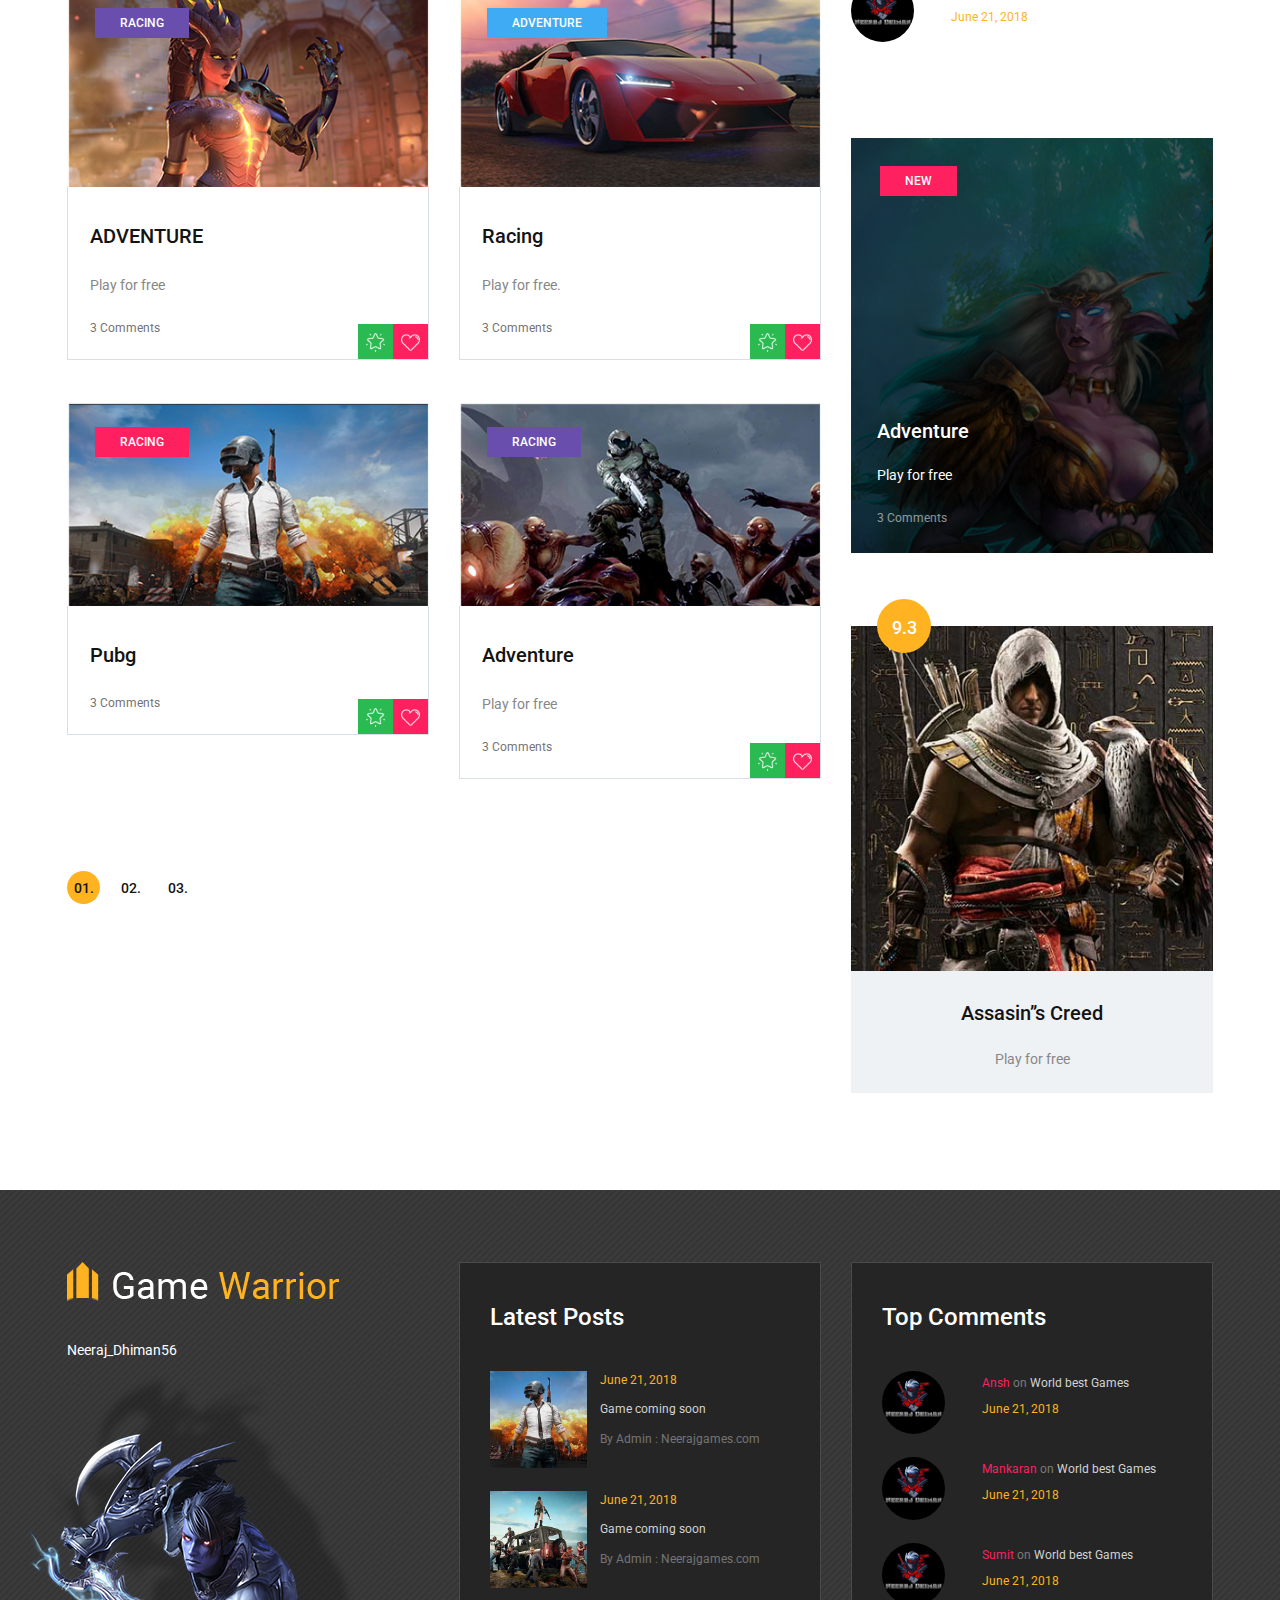
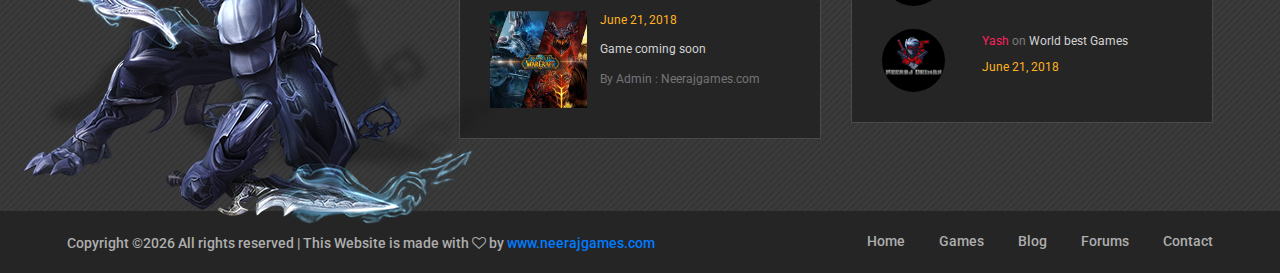
==== commit 15f0031f: "Update categories.html" ====
--- a/Neerajdhiman/categories.html
+++ b/Neerajdhiman/categories.html
@@ -49,7 +49,7 @@
 			<!-- site menu -->
 			<nav class="main-menu">
 				<ul>
-					<li><a href="index.html">Home</a></li>
+					<li><a href="one.html">Home</a></li>
 					<li><a href="review.html">Games</a></li>
 					<li><a href="categories.html">Blog</a></li>
 					<li><a href="community.html">Forums</a></li>
